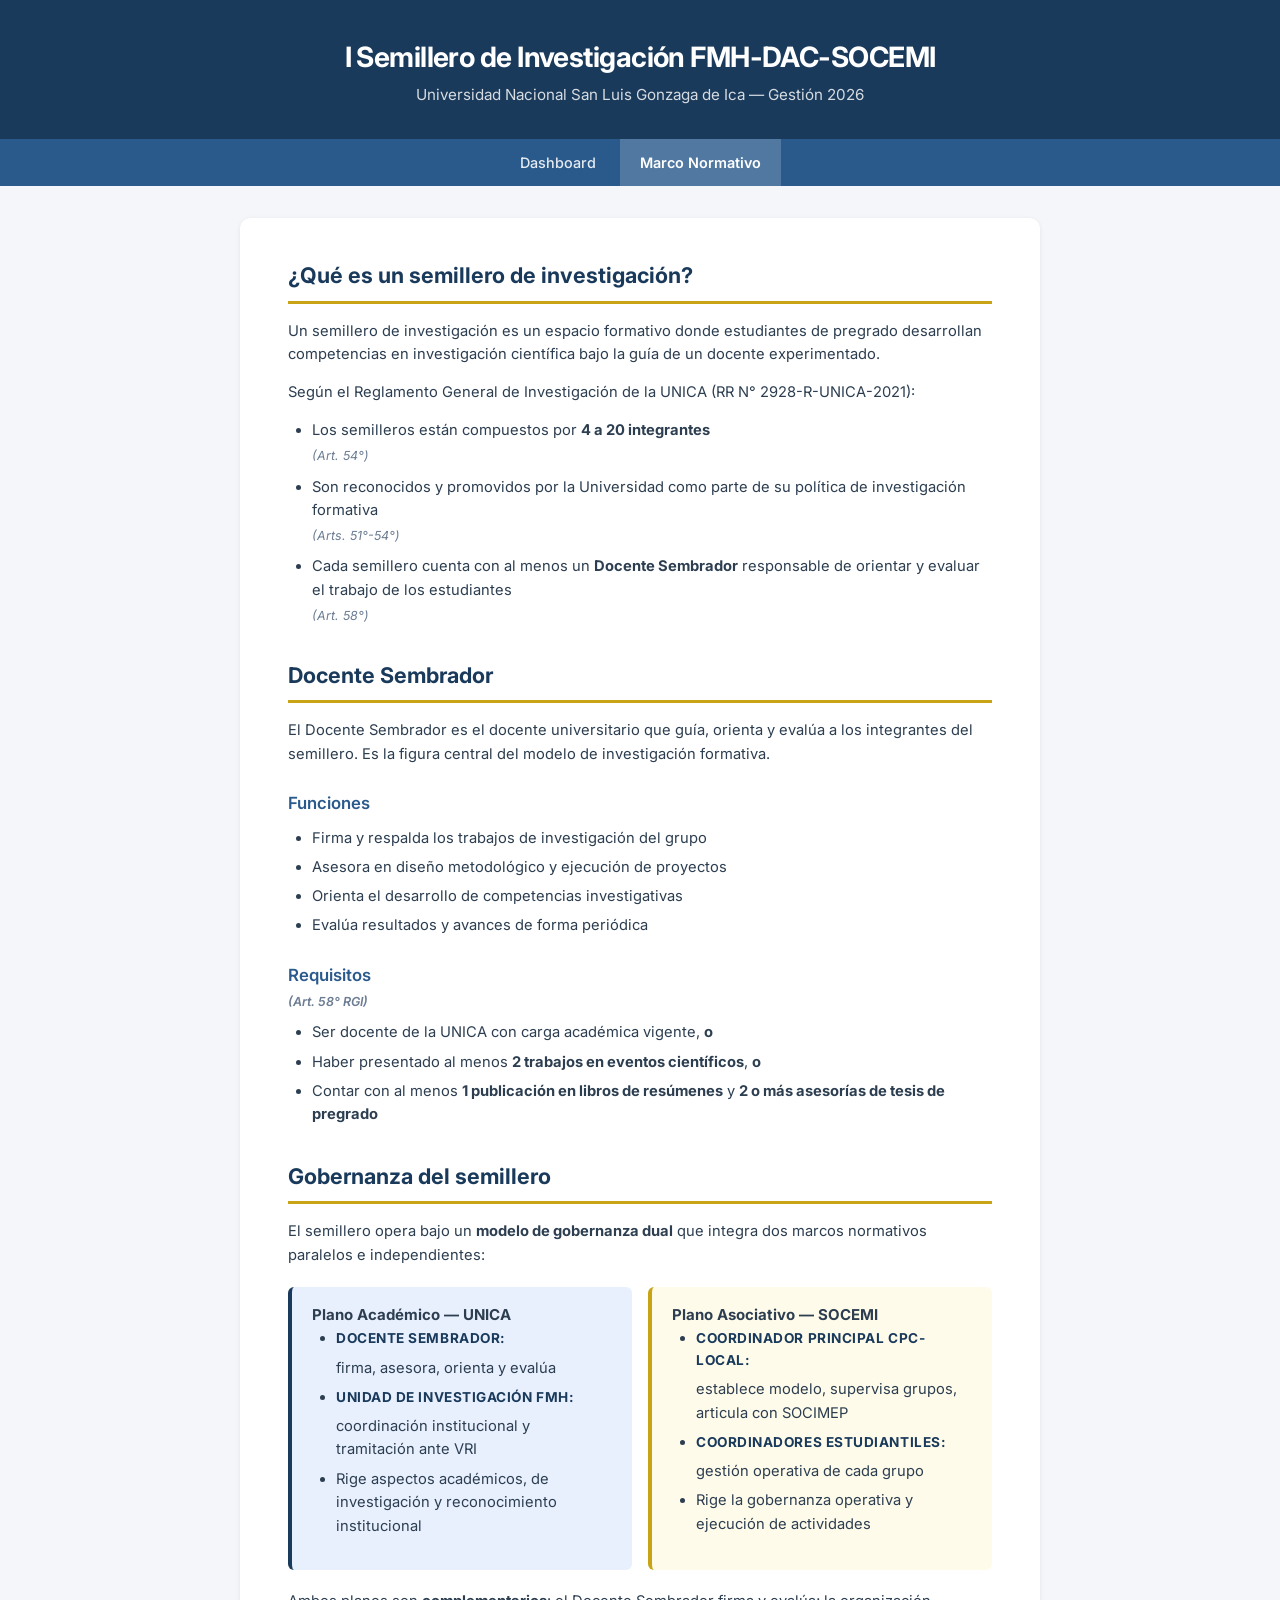
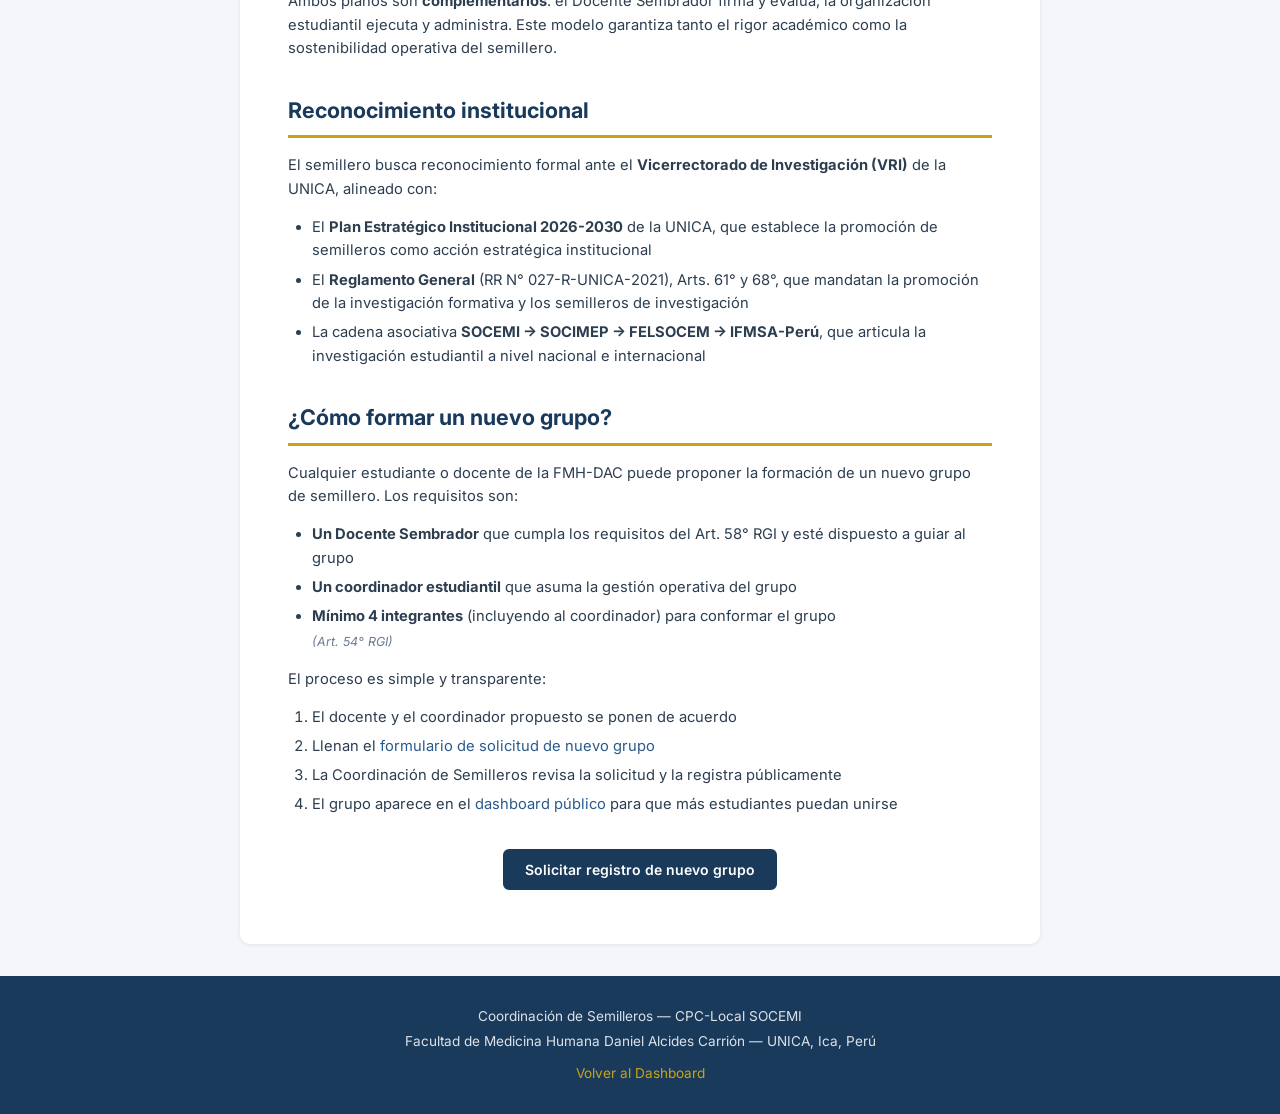
==== normativa.html @ c5a6635f "feat: normativa page with RGI framework and dual governance Co-Authored-By: Claude Sonnet 4.6 <norep" ====
<!DOCTYPE html>
<html lang="es">
<head>
    <meta charset="UTF-8">
    <meta name="viewport" content="width=device-width, initial-scale=1.0">
    <title>Marco Normativo — Semilleros FMH-DAC-SOCEMI</title>
    <meta name="description" content="Marco normativo y gobernanza del semillero de investigación FMH-DAC-SOCEMI, UNICA.">
    <link rel="stylesheet" href="css/style.css">
</head>
<body>

<header class="site-header">
    <h1>I Semillero de Investigación FMH-DAC-SOCEMI</h1>
    <p class="subtitle">Universidad Nacional San Luis Gonzaga de Ica — Gestión 2026</p>
</header>

<nav class="site-nav">
    <a href="index.html">Dashboard</a>
    <a href="normativa.html" class="active">Marco Normativo</a>
</nav>

<main class="main">
    <div class="normativa-content">

        <h2>¿Qué es un semillero de investigación?</h2>

        <p>Un semillero de investigación es un espacio formativo donde estudiantes de pregrado desarrollan competencias en investigación científica bajo la guía de un docente experimentado.</p>

        <p>Según el Reglamento General de Investigación de la UNICA (RR N° 2928-R-UNICA-2021):</p>

        <ul>
            <li>Los semilleros están compuestos por <strong>4 a 20 integrantes</strong> <span class="art-ref">(Art. 54°)</span></li>
            <li>Son reconocidos y promovidos por la Universidad como parte de su política de investigación formativa <span class="art-ref">(Arts. 51°-54°)</span></li>
            <li>Cada semillero cuenta con al menos un <strong>Docente Sembrador</strong> responsable de orientar y evaluar el trabajo de los estudiantes <span class="art-ref">(Art. 58°)</span></li>
        </ul>

        <h2>Docente Sembrador</h2>

        <p>El Docente Sembrador es el docente universitario que guía, orienta y evalúa a los integrantes del semillero. Es la figura central del modelo de investigación formativa.</p>

        <h3>Funciones</h3>
        <ul>
            <li>Firma y respalda los trabajos de investigación del grupo</li>
            <li>Asesora en diseño metodológico y ejecución de proyectos</li>
            <li>Orienta el desarrollo de competencias investigativas</li>
            <li>Evalúa resultados y avances de forma periódica</li>
        </ul>

        <h3>Requisitos <span class="art-ref">(Art. 58° RGI)</span></h3>
        <ul>
            <li>Ser docente de la UNICA con carga académica vigente, <strong>o</strong></li>
            <li>Haber presentado al menos <strong>2 trabajos en eventos científicos</strong>, <strong>o</strong></li>
            <li>Contar con al menos <strong>1 publicación en libros de resúmenes</strong> y <strong>2 o más asesorías de tesis de pregrado</strong></li>
        </ul>

        <h2>Gobernanza del semillero</h2>

        <p>El semillero opera bajo un <strong>modelo de gobernanza dual</strong> que integra dos marcos normativos paralelos e independientes:</p>

        <div class="diagram-dual">
            <div class="diagram-box diagram-box-unica">
                <h4>Plano Académico — UNICA</h4>
                <ul>
                    <li><strong>Docente Sembrador:</strong> firma, asesora, orienta y evalúa</li>
                    <li><strong>Unidad de Investigación FMH:</strong> coordinación institucional y tramitación ante VRI</li>
                    <li>Rige aspectos académicos, de investigación y reconocimiento institucional</li>
                </ul>
            </div>
            <div class="diagram-box diagram-box-socemi">
                <h4>Plano Asociativo — SOCEMI</h4>
                <ul>
                    <li><strong>Coordinador Principal CPC-Local:</strong> establece modelo, supervisa grupos, articula con SOCIMEP</li>
                    <li><strong>Coordinadores estudiantiles:</strong> gestión operativa de cada grupo</li>
                    <li>Rige la gobernanza operativa y ejecución de actividades</li>
                </ul>
            </div>
        </div>

        <p>Ambos planos son <strong>complementarios</strong>: el Docente Sembrador firma y evalúa; la organización estudiantil ejecuta y administra. Este modelo garantiza tanto el rigor académico como la sostenibilidad operativa del semillero.</p>

        <h2>Reconocimiento institucional</h2>

        <p>El semillero busca reconocimiento formal ante el <strong>Vicerrectorado de Investigación (VRI)</strong> de la UNICA, alineado con:</p>

        <ul>
            <li>El <strong>Plan Estratégico Institucional 2026-2030</strong> de la UNICA, que establece la promoción de semilleros como acción estratégica institucional</li>
            <li>El <strong>Reglamento General</strong> (RR N° 027-R-UNICA-2021), Arts. 61° y 68°, que mandatan la promoción de la investigación formativa y los semilleros de investigación</li>
            <li>La cadena asociativa <strong>SOCEMI → SOCIMEP → FELSOCEM → IFMSA-Perú</strong>, que articula la investigación estudiantil a nivel nacional e internacional</li>
        </ul>

        <h2>¿Cómo formar un nuevo grupo?</h2>

        <p>Cualquier estudiante o docente de la FMH-DAC puede proponer la formación de un nuevo grupo de semillero. Los requisitos son:</p>

        <ul>
            <li><strong>Un Docente Sembrador</strong> que cumpla los requisitos del Art. 58° RGI y esté dispuesto a guiar al grupo</li>
            <li><strong>Un coordinador estudiantil</strong> que asuma la gestión operativa del grupo</li>
            <li><strong>Mínimo 4 integrantes</strong> (incluyendo al coordinador) para conformar el grupo <span class="art-ref">(Art. 54° RGI)</span></li>
        </ul>

        <p>El proceso es simple y transparente:</p>

        <ol>
            <li>El docente y el coordinador propuesto se ponen de acuerdo</li>
            <li>Llenan el <a href="" id="link-form-nuevo">formulario de solicitud de nuevo grupo</a></li>
            <li>La Coordinación de Semilleros revisa la solicitud y la registra públicamente</li>
            <li>El grupo aparece en el <a href="index.html">dashboard público</a> para que más estudiantes puedan unirse</li>
        </ol>

        <p style="margin-top: 2rem; text-align: center;">
            <a href="" id="btn-form-normativa" class="btn btn-primary">Solicitar registro de nuevo grupo</a>
        </p>

    </div>
</main>

<footer class="site-footer">
    <p>Coordinación de Semilleros — CPC-Local SOCEMI</p>
    <p>Facultad de Medicina Humana Daniel Alcides Carrión — UNICA, Ica, Perú</p>
    <p style="margin-top: 0.5rem;"><a href="index.html">Volver al Dashboard</a></p>
</footer>

<script src="js/config.js"></script>
<script>
    document.getElementById('link-form-nuevo').href = CONFIG.FORM_NUEVO_GRUPO;
    document.getElementById('btn-form-normativa').href = CONFIG.FORM_NUEVO_GRUPO;
</script>

</body>
</html>
---- css/style.css ----
@import url('https://fonts.googleapis.com/css2?family=Inter:wght@300;400;500;600;700&display=swap');

/* ============================================================
   CSS Custom Properties
   ============================================================ */
:root {
    --color-primary:       #1a3a5c;
    --color-primary-light: #2a5a8c;
    --color-accent:        #c8a415;
    --color-bg:            #f5f6fa;
    --color-card:          #ffffff;
    --color-text:          #2c3e50;
    --color-text-muted:    #6b7c93;
    --color-border:        #e0e4ed;
    --shadow-sm:           0 1px 4px rgba(0,0,0,0.08);
    --shadow-md:           0 4px 16px rgba(0,0,0,0.12);
    --shadow-hover:        0 8px 28px rgba(0,0,0,0.16);
    --radius:              10px;
    --transition:          0.2s ease;
}

/* ============================================================
   Reset & Base
   ============================================================ */
*, *::before, *::after {
    box-sizing: border-box;
    margin: 0;
    padding: 0;
}

html {
    scroll-behavior: smooth;
}

body {
    font-family: 'Inter', system-ui, -apple-system, sans-serif;
    background-color: var(--color-bg);
    color: var(--color-text);
    display: flex;
    flex-direction: column;
    min-height: 100vh;
    font-size: 15px;
    line-height: 1.6;
}

a {
    color: var(--color-primary-light);
    text-decoration: none;
}

a:hover {
    text-decoration: underline;
}

/* ============================================================
   Site Header
   ============================================================ */
.site-header {
    background-color: var(--color-primary);
    color: #ffffff;
    text-align: center;
    padding: 2.5rem 1.5rem 2rem;
}

.site-header h1 {
    font-size: 1.75rem;
    font-weight: 700;
    letter-spacing: -0.02em;
    line-height: 1.25;
    margin-bottom: 0.5rem;
}

.site-header .subtitle {
    font-size: 0.95rem;
    font-weight: 400;
    opacity: 0.82;
}

/* ============================================================
   Site Nav
   ============================================================ */
.site-nav {
    background-color: var(--color-primary-light);
    display: flex;
    justify-content: center;
    gap: 0.25rem;
    padding: 0 1rem;
}

.site-nav a {
    color: rgba(255,255,255,0.88);
    font-size: 0.9rem;
    font-weight: 500;
    padding: 0.75rem 1.25rem;
    border-radius: 0;
    transition: background var(--transition), color var(--transition);
    text-decoration: none;
}

.site-nav a:hover {
    background-color: rgba(255,255,255,0.12);
    color: #ffffff;
    text-decoration: none;
}

.site-nav a.active {
    background-color: rgba(255,255,255,0.18);
    color: #ffffff;
    font-weight: 600;
}

/* ============================================================
   Main Container
   ============================================================ */
.main {
    max-width: 1100px;
    width: 100%;
    margin: 0 auto;
    padding: 2rem 1.5rem;
    flex: 1;
}

/* ============================================================
   Stats Bar
   ============================================================ */
.stats-bar {
    display: flex;
    flex-direction: row;
    gap: 1rem;
    margin-bottom: 2rem;
}

.stat {
    flex: 1;
    background: var(--color-card);
    border-radius: var(--radius);
    box-shadow: var(--shadow-sm);
    padding: 1.25rem 1rem;
    text-align: center;
    border-top: 3px solid var(--color-accent);
}

.stat .number {
    font-size: 2rem;
    font-weight: 700;
    color: var(--color-primary);
    line-height: 1.1;
}

.stat .label {
    font-size: 0.8rem;
    font-weight: 500;
    color: var(--color-text-muted);
    text-transform: uppercase;
    letter-spacing: 0.05em;
    margin-top: 0.25rem;
}

/* ============================================================
   Section Header
   ============================================================ */
.section-header {
    display: flex;
    align-items: center;
    justify-content: space-between;
    margin-bottom: 1.25rem;
    gap: 1rem;
    flex-wrap: wrap;
}

.section-header h2 {
    font-size: 1.3rem;
    font-weight: 600;
    color: var(--color-primary);
}

/* ============================================================
   Groups Grid
   ============================================================ */
.groups-grid {
    display: grid;
    grid-template-columns: repeat(auto-fill, minmax(300px, 1fr));
    gap: 1.5rem;
    margin-bottom: 2.5rem;
}

/* ============================================================
   Group Card
   ============================================================ */
.group-card {
    background: var(--color-card);
    border-radius: var(--radius);
    box-shadow: var(--shadow-sm);
    overflow: hidden;
    transition: box-shadow var(--transition), transform var(--transition);
    display: flex;
    flex-direction: column;
}

.group-card:hover {
    box-shadow: var(--shadow-hover);
    transform: translateY(-2px);
}

.card-header {
    background-color: var(--color-primary);
    color: #ffffff;
    padding: 1rem 1.25rem;
}

.card-header .docente-name {
    font-size: 0.95rem;
    font-weight: 600;
    margin-bottom: 0.2rem;
}

.card-header .linea {
    font-size: 0.8rem;
    opacity: 0.8;
    font-weight: 400;
}

.card-body {
    padding: 1.25rem;
    flex: 1;
    display: flex;
    flex-direction: column;
    gap: 0.75rem;
}

.field-label {
    font-size: 0.7rem;
    font-weight: 600;
    text-transform: uppercase;
    letter-spacing: 0.07em;
    color: var(--color-text-muted);
    margin-bottom: 0.15rem;
}

.field-value {
    font-size: 0.9rem;
    color: var(--color-text);
}

/* ============================================================
   Badges
   ============================================================ */
.badge {
    display: inline-block;
    font-size: 0.72rem;
    font-weight: 600;
    padding: 0.2em 0.65em;
    border-radius: 99px;
    text-transform: uppercase;
    letter-spacing: 0.04em;
}

.badge-activo {
    background-color: #d4edda;
    color: #155724;
}

.badge-formacion {
    background-color: #fff3cd;
    color: #856404;
}

.badge-buscando {
    background-color: #cce5ff;
    color: #004085;
}

/* ============================================================
   Members Toggle
   ============================================================ */
.btn-members-toggle {
    width: 100%;
    background: transparent;
    border: 1.5px solid var(--color-border);
    color: var(--color-primary-light);
    font-size: 0.85rem;
    font-weight: 500;
    padding: 0.55rem 1rem;
    border-radius: 6px;
    cursor: pointer;
    text-align: center;
    transition: background var(--transition), color var(--transition), border-color var(--transition);
    margin-top: 0.25rem;
    font-family: inherit;
}

.btn-members-toggle:hover {
    background-color: var(--color-bg);
    border-color: var(--color-primary-light);
    color: var(--color-primary);
}

.members-list {
    display: none;
    margin-top: 0.5rem;
}

.members-list.open {
    display: block;
}

.member-row {
    display: flex;
    justify-content: space-between;
    align-items: center;
    padding: 0.4rem 0;
    border-bottom: 1px solid var(--color-border);
    font-size: 0.85rem;
}

.member-row:last-child {
    border-bottom: none;
}

.member-name {
    color: var(--color-text);
}

.member-ciclo {
    font-size: 0.75rem;
    color: var(--color-text-muted);
    white-space: nowrap;
    margin-left: 0.5rem;
}

/* ============================================================
   Buttons
   ============================================================ */
.btn {
    display: inline-block;
    font-family: inherit;
    font-size: 0.875rem;
    font-weight: 600;
    padding: 0.55rem 1.25rem;
    border-radius: 6px;
    cursor: pointer;
    text-align: center;
    text-decoration: none;
    transition: background var(--transition), color var(--transition),
                border-color var(--transition), box-shadow var(--transition);
    border: 2px solid transparent;
    line-height: 1.4;
}

.btn-primary {
    background-color: var(--color-primary);
    color: #ffffff;
    border-color: var(--color-primary);
}

.btn-primary:hover {
    background-color: var(--color-primary-light);
    border-color: var(--color-primary-light);
    color: #ffffff;
    text-decoration: none;
    box-shadow: var(--shadow-sm);
}

.btn-outline {
    background-color: transparent;
    color: var(--color-primary);
    border-color: var(--color-primary);
}

.btn-outline:hover {
    background-color: var(--color-primary);
    color: #ffffff;
    text-decoration: none;
}

.btn-card {
    width: 100%;
    display: block;
}

/* ============================================================
   CTA Section
   ============================================================ */
.cta-section {
    background: var(--color-card);
    border-radius: var(--radius);
    box-shadow: var(--shadow-sm);
    padding: 2rem 2.5rem;
    text-align: center;
    margin-top: 1rem;
    margin-bottom: 2rem;
    border-top: 3px solid var(--color-accent);
}

.cta-section h3 {
    font-size: 1.15rem;
    font-weight: 600;
    color: var(--color-primary);
    margin-bottom: 0.6rem;
}

.cta-section p {
    font-size: 0.9rem;
    color: var(--color-text-muted);
    margin-bottom: 1.25rem;
    max-width: 560px;
    margin-left: auto;
    margin-right: auto;
}

/* ============================================================
   Loading Spinner
   ============================================================ */
.loading {
    grid-column: 1 / -1;
    display: flex;
    flex-direction: column;
    align-items: center;
    justify-content: center;
    padding: 3rem 1rem;
    color: var(--color-text-muted);
    gap: 1rem;
}

.loading-spinner {
    width: 40px;
    height: 40px;
    border: 3px solid var(--color-border);
    border-top-color: var(--color-primary);
    border-radius: 50%;
    animation: spin 0.8s linear infinite;
}

@keyframes spin {
    to { transform: rotate(360deg); }
}

/* ============================================================
   Error Message
   ============================================================ */
.error-message {
    grid-column: 1 / -1;
    background-color: #fff5f5;
    border: 1.5px solid #fc8181;
    color: #c53030;
    border-radius: var(--radius);
    padding: 1.25rem 1.5rem;
    font-size: 0.9rem;
}

.error-message strong {
    display: block;
    margin-bottom: 0.25rem;
}

/* ============================================================
   Footer
   ============================================================ */
.site-footer {
    background-color: var(--color-primary);
    color: rgba(255,255,255,0.85);
    text-align: center;
    padding: 1.75rem 1.5rem;
    font-size: 0.85rem;
    line-height: 1.8;
    margin-top: auto;
}

.site-footer p {
    margin: 0;
}

.site-footer a {
    color: var(--color-accent);
    text-decoration: none;
}

.site-footer a:hover {
    text-decoration: underline;
}

/* ============================================================
   Normativa Page
   ============================================================ */
.normativa-content {
    background: var(--color-card);
    border-radius: var(--radius);
    box-shadow: var(--shadow-sm);
    max-width: 800px;
    margin: 0 auto;
    padding: 2.5rem 3rem;
}

.normativa-content h2 {
    font-size: 1.35rem;
    font-weight: 700;
    color: var(--color-primary);
    border-bottom: 3px solid var(--color-accent);
    padding-bottom: 0.5rem;
    margin-top: 2rem;
    margin-bottom: 1rem;
}

.normativa-content h2:first-child {
    margin-top: 0;
}

.normativa-content h3 {
    font-size: 1.05rem;
    font-weight: 600;
    color: var(--color-primary-light);
    margin-top: 1.5rem;
    margin-bottom: 0.6rem;
}

.normativa-content p {
    font-size: 0.92rem;
    color: var(--color-text);
    margin-bottom: 0.9rem;
}

.normativa-content ul,
.normativa-content ol {
    padding-left: 1.5rem;
    margin-bottom: 1rem;
}

.normativa-content li {
    font-size: 0.92rem;
    color: var(--color-text);
    margin-bottom: 0.35rem;
}

/* ============================================================
   Diagram Dual
   ============================================================ */
.diagram-dual {
    display: grid;
    grid-template-columns: 1fr 1fr;
    gap: 1rem;
    margin: 1.25rem 0;
}

.diagram-box-unica {
    background-color: #e8f0fe;
    border-left: 4px solid var(--color-primary);
    border-radius: 6px;
    padding: 1rem 1.25rem;
}

.diagram-box-socemi {
    background-color: #fffbea;
    border-left: 4px solid var(--color-accent);
    border-radius: 6px;
    padding: 1rem 1.25rem;
}

.diagram-box-unica strong,
.diagram-box-socemi strong {
    display: block;
    font-size: 0.85rem;
    font-weight: 700;
    text-transform: uppercase;
    letter-spacing: 0.04em;
    margin-bottom: 0.4rem;
    color: var(--color-primary);
}

/* ============================================================
   Art Ref
   ============================================================ */
.art-ref {
    display: block;
    font-size: 0.78rem;
    font-style: italic;
    color: var(--color-text-muted);
    margin-top: 0.2rem;
    margin-bottom: 0.6rem;
}

/* ============================================================
   Responsive — max-width: 768px
   ============================================================ */
@media (max-width: 768px) {
    .site-header {
        padding: 1.75rem 1rem 1.5rem;
    }

    .site-header h1 {
        font-size: 1.25rem;
    }

    .site-header .subtitle {
        font-size: 0.85rem;
    }

    .site-nav {
        gap: 0;
    }

    .site-nav a {
        padding: 0.65rem 0.9rem;
        font-size: 0.85rem;
    }

    .main {
        padding: 1.25rem 1rem;
    }

    /* Stacked stats */
    .stats-bar {
        flex-direction: column;
        gap: 0.75rem;
    }

    .stat {
        padding: 1rem;
    }

    .stat .number {
        font-size: 1.6rem;
    }

    /* Single column grid */
    .groups-grid {
        grid-template-columns: 1fr;
        gap: 1rem;
    }

    .section-header {
        flex-direction: column;
        align-items: flex-start;
    }

    .cta-section {
        padding: 1.5rem 1.25rem;
    }

    /* Stacked diagram */
    .diagram-dual {
        grid-template-columns: 1fr;
    }

    .normativa-content {
        padding: 1.5rem 1.25rem;
    }
}
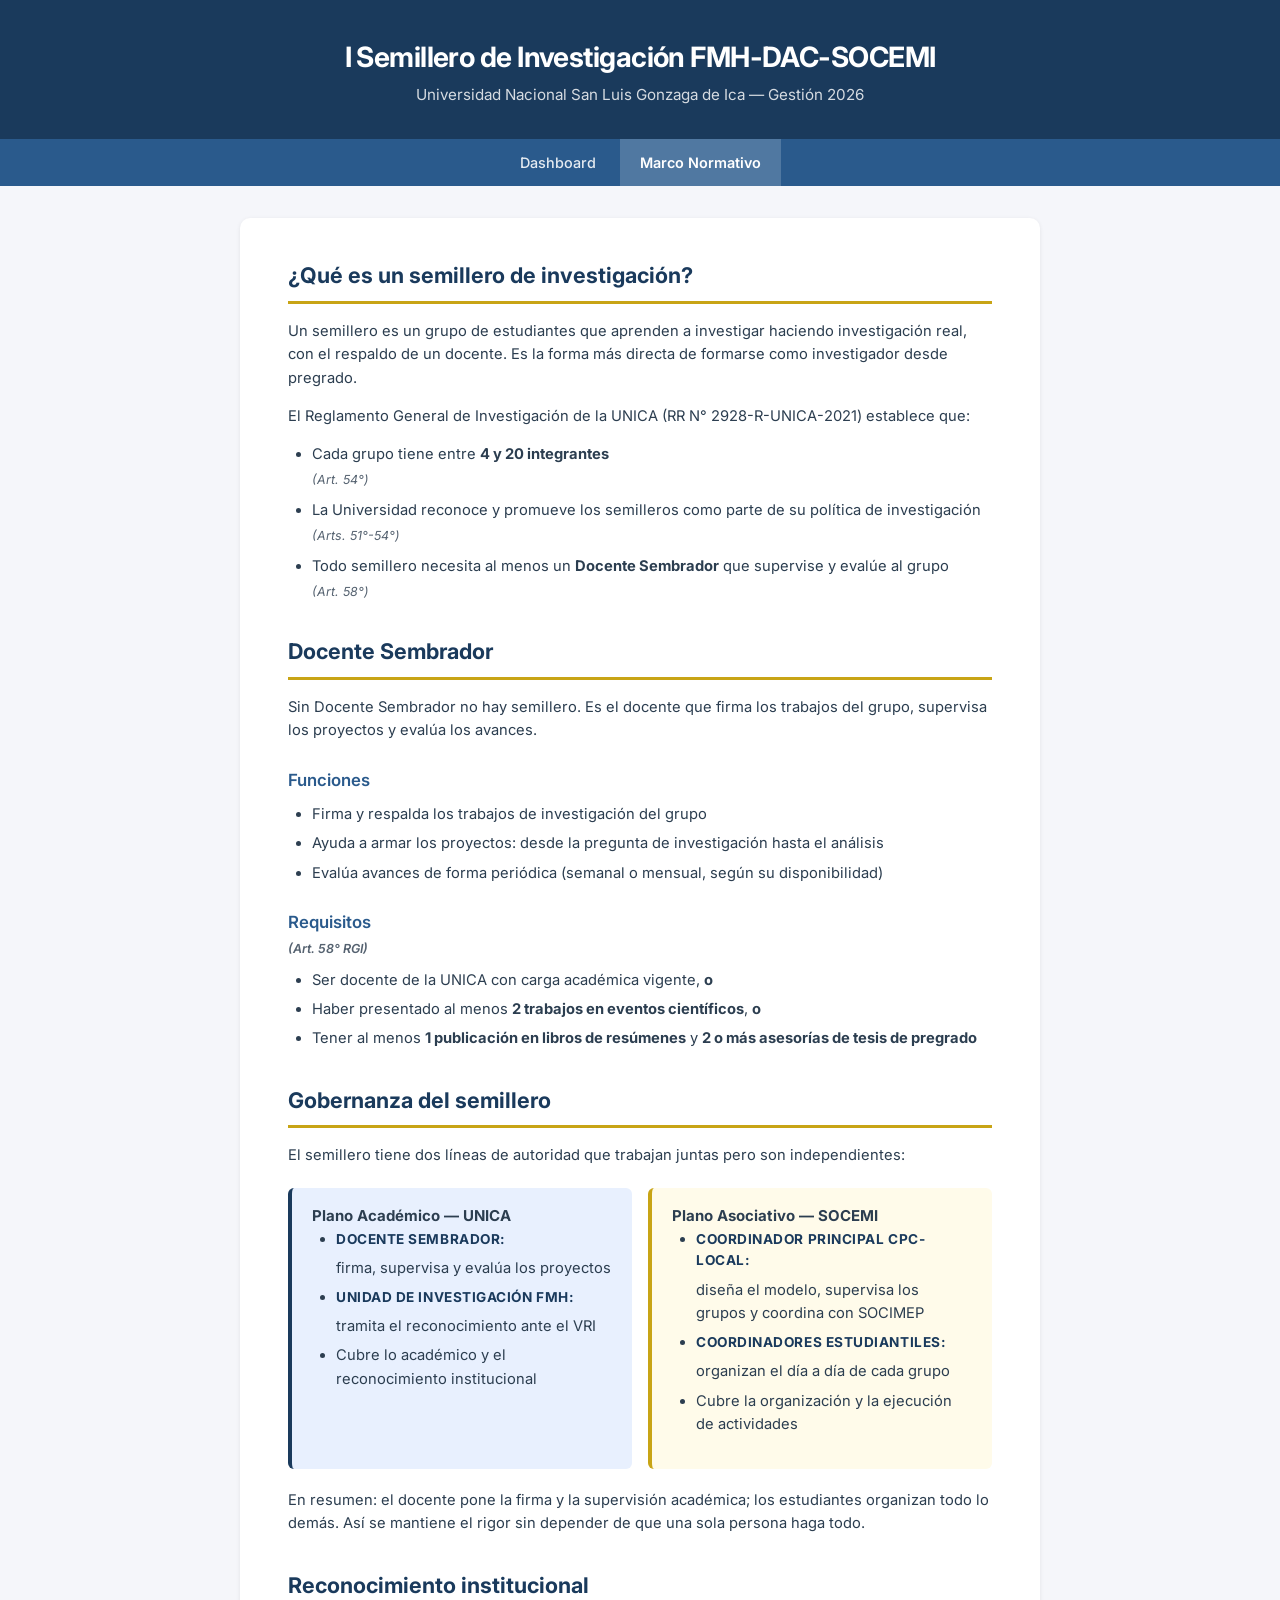
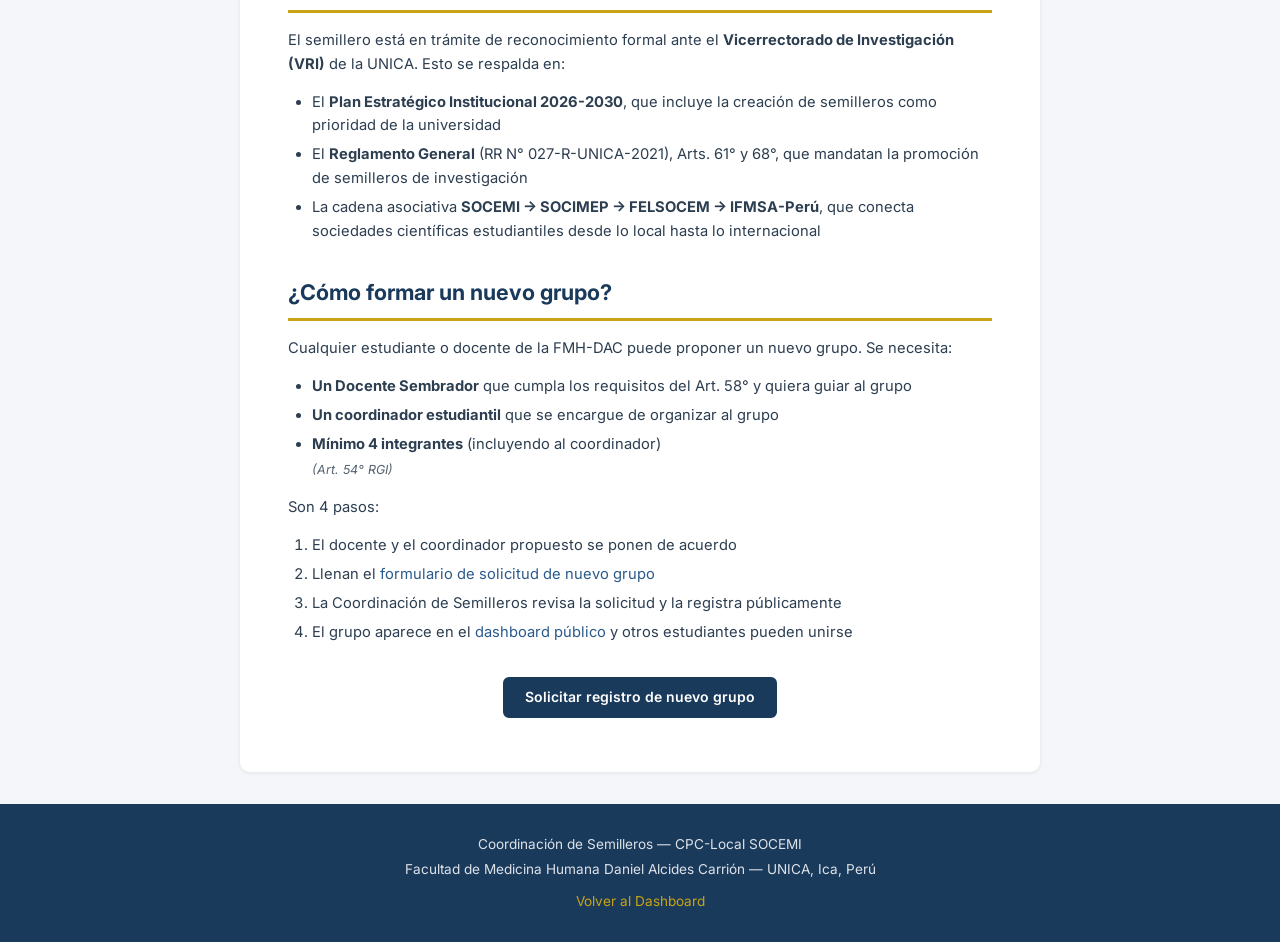
==== commit 7f028282: "polish: text rewrite, meta tags, accessibility, security, license - Rewrite normativa.html to remove" ====
--- a/normativa.html
+++ b/normativa.html
@@ -5,6 +5,19 @@
     <meta name="viewport" content="width=device-width, initial-scale=1.0">
     <title>Marco Normativo — Semilleros FMH-DAC-SOCEMI</title>
     <meta name="description" content="Marco normativo y gobernanza del semillero de investigación FMH-DAC-SOCEMI, UNICA.">
+    <meta name="theme-color" content="#1a3a5c">
+    <meta name="robots" content="index, follow">
+    <link rel="icon" href="data:image/svg+xml,<svg xmlns='http://www.w3.org/2000/svg' viewBox='0 0 100 100'><text y='.9em' font-size='90'>🔬</text></svg>">
+    <link rel="canonical" href="https://claudiomedina17.github.io/semillero-fmh-dac-unica/normativa.html">
+    <meta property="og:type" content="website">
+    <meta property="og:title" content="Marco Normativo — Semilleros FMH-DAC-SOCEMI">
+    <meta property="og:description" content="Reglamento, gobernanza y requisitos del I Semillero de Investigación FMH-DAC, UNICA. Gestión 2026.">
+    <meta property="og:url" content="https://claudiomedina17.github.io/semillero-fmh-dac-unica/normativa.html">
+    <meta property="og:locale" content="es_PE">
+    <meta property="og:site_name" content="Semilleros FMH-DAC-SOCEMI">
+    <link rel="preconnect" href="https://fonts.googleapis.com">
+    <link rel="preconnect" href="https://fonts.gstatic.com" crossorigin>
+    <link rel="stylesheet" href="https://fonts.googleapis.com/css2?family=Inter:wght@300;400;500;600;700&display=swap">
     <link rel="stylesheet" href="css/style.css">
 </head>
 <body>
@@ -24,87 +37,86 @@
 
         <h2>¿Qué es un semillero de investigación?</h2>
 
-        <p>Un semillero de investigación es un espacio formativo donde estudiantes de pregrado desarrollan competencias en investigación científica bajo la guía de un docente experimentado.</p>
+        <p>Un semillero es un grupo de estudiantes que aprenden a investigar haciendo investigación real, con el respaldo de un docente. Es la forma más directa de formarse como investigador desde pregrado.</p>
 
-        <p>Según el Reglamento General de Investigación de la UNICA (RR N° 2928-R-UNICA-2021):</p>
+        <p>El Reglamento General de Investigación de la UNICA (RR N° 2928-R-UNICA-2021) establece que:</p>
 
         <ul>
-            <li>Los semilleros están compuestos por <strong>4 a 20 integrantes</strong> <span class="art-ref">(Art. 54°)</span></li>
-            <li>Son reconocidos y promovidos por la Universidad como parte de su política de investigación formativa <span class="art-ref">(Arts. 51°-54°)</span></li>
-            <li>Cada semillero cuenta con al menos un <strong>Docente Sembrador</strong> responsable de orientar y evaluar el trabajo de los estudiantes <span class="art-ref">(Art. 58°)</span></li>
+            <li>Cada grupo tiene entre <strong>4 y 20 integrantes</strong> <span class="art-ref">(Art. 54°)</span></li>
+            <li>La Universidad reconoce y promueve los semilleros como parte de su política de investigación <span class="art-ref">(Arts. 51°-54°)</span></li>
+            <li>Todo semillero necesita al menos un <strong>Docente Sembrador</strong> que supervise y evalúe al grupo <span class="art-ref">(Art. 58°)</span></li>
         </ul>
 
         <h2>Docente Sembrador</h2>
 
-        <p>El Docente Sembrador es el docente universitario que guía, orienta y evalúa a los integrantes del semillero. Es la figura central del modelo de investigación formativa.</p>
+        <p>Sin Docente Sembrador no hay semillero. Es el docente que firma los trabajos del grupo, supervisa los proyectos y evalúa los avances.</p>
 
         <h3>Funciones</h3>
         <ul>
             <li>Firma y respalda los trabajos de investigación del grupo</li>
-            <li>Asesora en diseño metodológico y ejecución de proyectos</li>
-            <li>Orienta el desarrollo de competencias investigativas</li>
-            <li>Evalúa resultados y avances de forma periódica</li>
+            <li>Ayuda a armar los proyectos: desde la pregunta de investigación hasta el análisis</li>
+            <li>Evalúa avances de forma periódica (semanal o mensual, según su disponibilidad)</li>
         </ul>
 
         <h3>Requisitos <span class="art-ref">(Art. 58° RGI)</span></h3>
         <ul>
             <li>Ser docente de la UNICA con carga académica vigente, <strong>o</strong></li>
             <li>Haber presentado al menos <strong>2 trabajos en eventos científicos</strong>, <strong>o</strong></li>
-            <li>Contar con al menos <strong>1 publicación en libros de resúmenes</strong> y <strong>2 o más asesorías de tesis de pregrado</strong></li>
+            <li>Tener al menos <strong>1 publicación en libros de resúmenes</strong> y <strong>2 o más asesorías de tesis de pregrado</strong></li>
         </ul>
 
         <h2>Gobernanza del semillero</h2>
 
-        <p>El semillero opera bajo un <strong>modelo de gobernanza dual</strong> que integra dos marcos normativos paralelos e independientes:</p>
+        <p>El semillero tiene dos líneas de autoridad que trabajan juntas pero son independientes:</p>
 
         <div class="diagram-dual">
-            <div class="diagram-box diagram-box-unica">
+            <div class="diagram-box-unica">
                 <h4>Plano Académico — UNICA</h4>
                 <ul>
-                    <li><strong>Docente Sembrador:</strong> firma, asesora, orienta y evalúa</li>
-                    <li><strong>Unidad de Investigación FMH:</strong> coordinación institucional y tramitación ante VRI</li>
-                    <li>Rige aspectos académicos, de investigación y reconocimiento institucional</li>
+                    <li><strong>Docente Sembrador:</strong> firma, supervisa y evalúa los proyectos</li>
+                    <li><strong>Unidad de Investigación FMH:</strong> tramita el reconocimiento ante el VRI</li>
+                    <li>Cubre lo académico y el reconocimiento institucional</li>
                 </ul>
             </div>
-            <div class="diagram-box diagram-box-socemi">
+            <div class="diagram-box-socemi">
                 <h4>Plano Asociativo — SOCEMI</h4>
                 <ul>
-                    <li><strong>Coordinador Principal CPC-Local:</strong> establece modelo, supervisa grupos, articula con SOCIMEP</li>
-                    <li><strong>Coordinadores estudiantiles:</strong> gestión operativa de cada grupo</li>
-                    <li>Rige la gobernanza operativa y ejecución de actividades</li>
+                    <li><strong>Coordinador Principal CPC-Local:</strong> diseña el modelo, supervisa los grupos y coordina con SOCIMEP</li>
+                    <li><strong>Coordinadores estudiantiles:</strong> organizan el día a día de cada grupo</li>
+                    <li>Cubre la organización y la ejecución de actividades</li>
                 </ul>
             </div>
         </div>
 
-        <p>Ambos planos son <strong>complementarios</strong>: el Docente Sembrador firma y evalúa; la organización estudiantil ejecuta y administra. Este modelo garantiza tanto el rigor académico como la sostenibilidad operativa del semillero.</p>
+        <p>En resumen: el docente pone la firma y la supervisión académica; los estudiantes organizan todo lo demás. Así se mantiene el rigor sin depender de que una sola persona haga todo.</p>
 
         <h2>Reconocimiento institucional</h2>
 
-        <p>El semillero busca reconocimiento formal ante el <strong>Vicerrectorado de Investigación (VRI)</strong> de la UNICA, alineado con:</p>
+        <p>El semillero está en trámite de reconocimiento formal ante el <strong>Vicerrectorado de Investigación (VRI)</strong> de la UNICA. Esto se respalda en:</p>
 
         <ul>
-            <li>El <strong>Plan Estratégico Institucional 2026-2030</strong> de la UNICA, que establece la promoción de semilleros como acción estratégica institucional</li>
-            <li>El <strong>Reglamento General</strong> (RR N° 027-R-UNICA-2021), Arts. 61° y 68°, que mandatan la promoción de la investigación formativa y los semilleros de investigación</li>
-            <li>La cadena asociativa <strong>SOCEMI → SOCIMEP → FELSOCEM → IFMSA-Perú</strong>, que articula la investigación estudiantil a nivel nacional e internacional</li>
+            <li>El <strong>Plan Estratégico Institucional 2026-2030</strong>, que incluye la creación de semilleros como prioridad de la universidad</li>
+            <li>El <strong>Reglamento General</strong> (RR N° 027-R-UNICA-2021), Arts. 61° y 68°, que mandatan la promoción de semilleros de investigación</li>
+            <li>La cadena asociativa <strong>SOCEMI → SOCIMEP → FELSOCEM → IFMSA-Perú</strong>, que conecta sociedades científicas estudiantiles desde lo local hasta lo internacional</li>
         </ul>
 
         <h2>¿Cómo formar un nuevo grupo?</h2>
 
-        <p>Cualquier estudiante o docente de la FMH-DAC puede proponer la formación de un nuevo grupo de semillero. Los requisitos son:</p>
+        <p>Cualquier estudiante o docente de la FMH-DAC puede proponer un nuevo grupo. Se necesita:</p>
 
         <ul>
-            <li><strong>Un Docente Sembrador</strong> que cumpla los requisitos del Art. 58° RGI y esté dispuesto a guiar al grupo</li>
-            <li><strong>Un coordinador estudiantil</strong> que asuma la gestión operativa del grupo</li>
-            <li><strong>Mínimo 4 integrantes</strong> (incluyendo al coordinador) para conformar el grupo <span class="art-ref">(Art. 54° RGI)</span></li>
+            <li><strong>Un Docente Sembrador</strong> que cumpla los requisitos del Art. 58° y quiera guiar al grupo</li>
+            <li><strong>Un coordinador estudiantil</strong> que se encargue de organizar al grupo</li>
+            <li><strong>Mínimo 4 integrantes</strong> (incluyendo al coordinador) <span class="art-ref">(Art. 54° RGI)</span></li>
         </ul>
 
-        <p>El proceso es simple y transparente:</p>
+        <p>Son 4 pasos:</p>
 
         <ol>
             <li>El docente y el coordinador propuesto se ponen de acuerdo</li>
-            <li>Llenan el <a href="" id="link-form-nuevo">formulario de solicitud de nuevo grupo</a></li>
+            <li>Llenan el <a href="" id="link-form-nuevo" rel="noopener noreferrer">formulario de solicitud de nuevo grupo</a></li>
             <li>La Coordinación de Semilleros revisa la solicitud y la registra públicamente</li>
-            <li>El grupo aparece en el <a href="index.html">dashboard público</a> para que más estudiantes puedan unirse</li>
+            <li>El grupo aparece en el <a href="index.html">dashboard público</a> y otros estudiantes pueden unirse</li>
         </ol>
 
         <p style="margin-top: 2rem; text-align: center;">
--- a/css/style.css
+++ b/css/style.css
@@ -1,4 +1,4 @@
-@import url('https://fonts.googleapis.com/css2?family=Inter:wght@300;400;500;600;700&display=swap');
+/* Google Fonts loaded via <link> in HTML for performance */
 
 /* ============================================================
    CSS Custom Properties
@@ -10,7 +10,7 @@
     --color-bg:            #f5f6fa;
     --color-card:          #ffffff;
     --color-text:          #2c3e50;
-    --color-text-muted:    #6b7c93;
+    --color-text-muted:    #556270;
     --color-border:        #e0e4ed;
     --shadow-sm:           0 1px 4px rgba(0,0,0,0.08);
     --shadow-md:           0 4px 16px rgba(0,0,0,0.12);
@@ -273,7 +273,7 @@
 /* ============================================================
    Members Toggle
    ============================================================ */
-.btn-members-toggle {
+.members-toggle {
     width: 100%;
     background: transparent;
     border: 1.5px solid var(--color-border);
@@ -289,7 +289,7 @@
     font-family: inherit;
 }
 
-.btn-members-toggle:hover {
+.members-toggle:hover {
     background-color: var(--color-bg);
     border-color: var(--color-primary-light);
     color: var(--color-primary);
@@ -645,3 +645,63 @@
         padding: 1.5rem 1.25rem;
     }
 }
+
+/* ============================================================
+   Focus States — Accesibilidad WCAG 2.1 AA
+   ============================================================ */
+:focus-visible {
+    outline: 3px solid var(--color-accent);
+    outline-offset: 2px;
+}
+
+.site-nav a:focus-visible {
+    outline-color: #ffffff;
+    background-color: rgba(255,255,255,0.18);
+}
+
+.btn:focus-visible {
+    outline: 3px solid var(--color-accent);
+    outline-offset: 2px;
+    box-shadow: 0 0 0 5px rgba(200, 164, 21, 0.25);
+}
+
+.members-toggle:focus-visible {
+    outline: 3px solid var(--color-primary-light);
+    outline-offset: 2px;
+}
+
+/* ============================================================
+   Print Styles
+   ============================================================ */
+@media print {
+    .site-nav, .cta-section, .btn, .btn-card, .loading,
+    .members-toggle, .site-footer, #btn-nuevo-grupo { display: none; }
+
+    .site-header {
+        background: none;
+        color: #000;
+        border-bottom: 2px solid #000;
+        padding: 1rem 0;
+    }
+
+    .site-header .subtitle { color: #333; opacity: 1; }
+
+    .group-card, .normativa-content, .stat {
+        box-shadow: none;
+        border: 1px solid #ccc;
+    }
+
+    .card-header {
+        background: none;
+        color: #000;
+        border-bottom: 1px solid #ccc;
+    }
+
+    body { font-size: 12pt; }
+
+    a[href]::after {
+        content: " (" attr(href) ")";
+        font-size: 0.8em;
+        color: #666;
+    }
+}
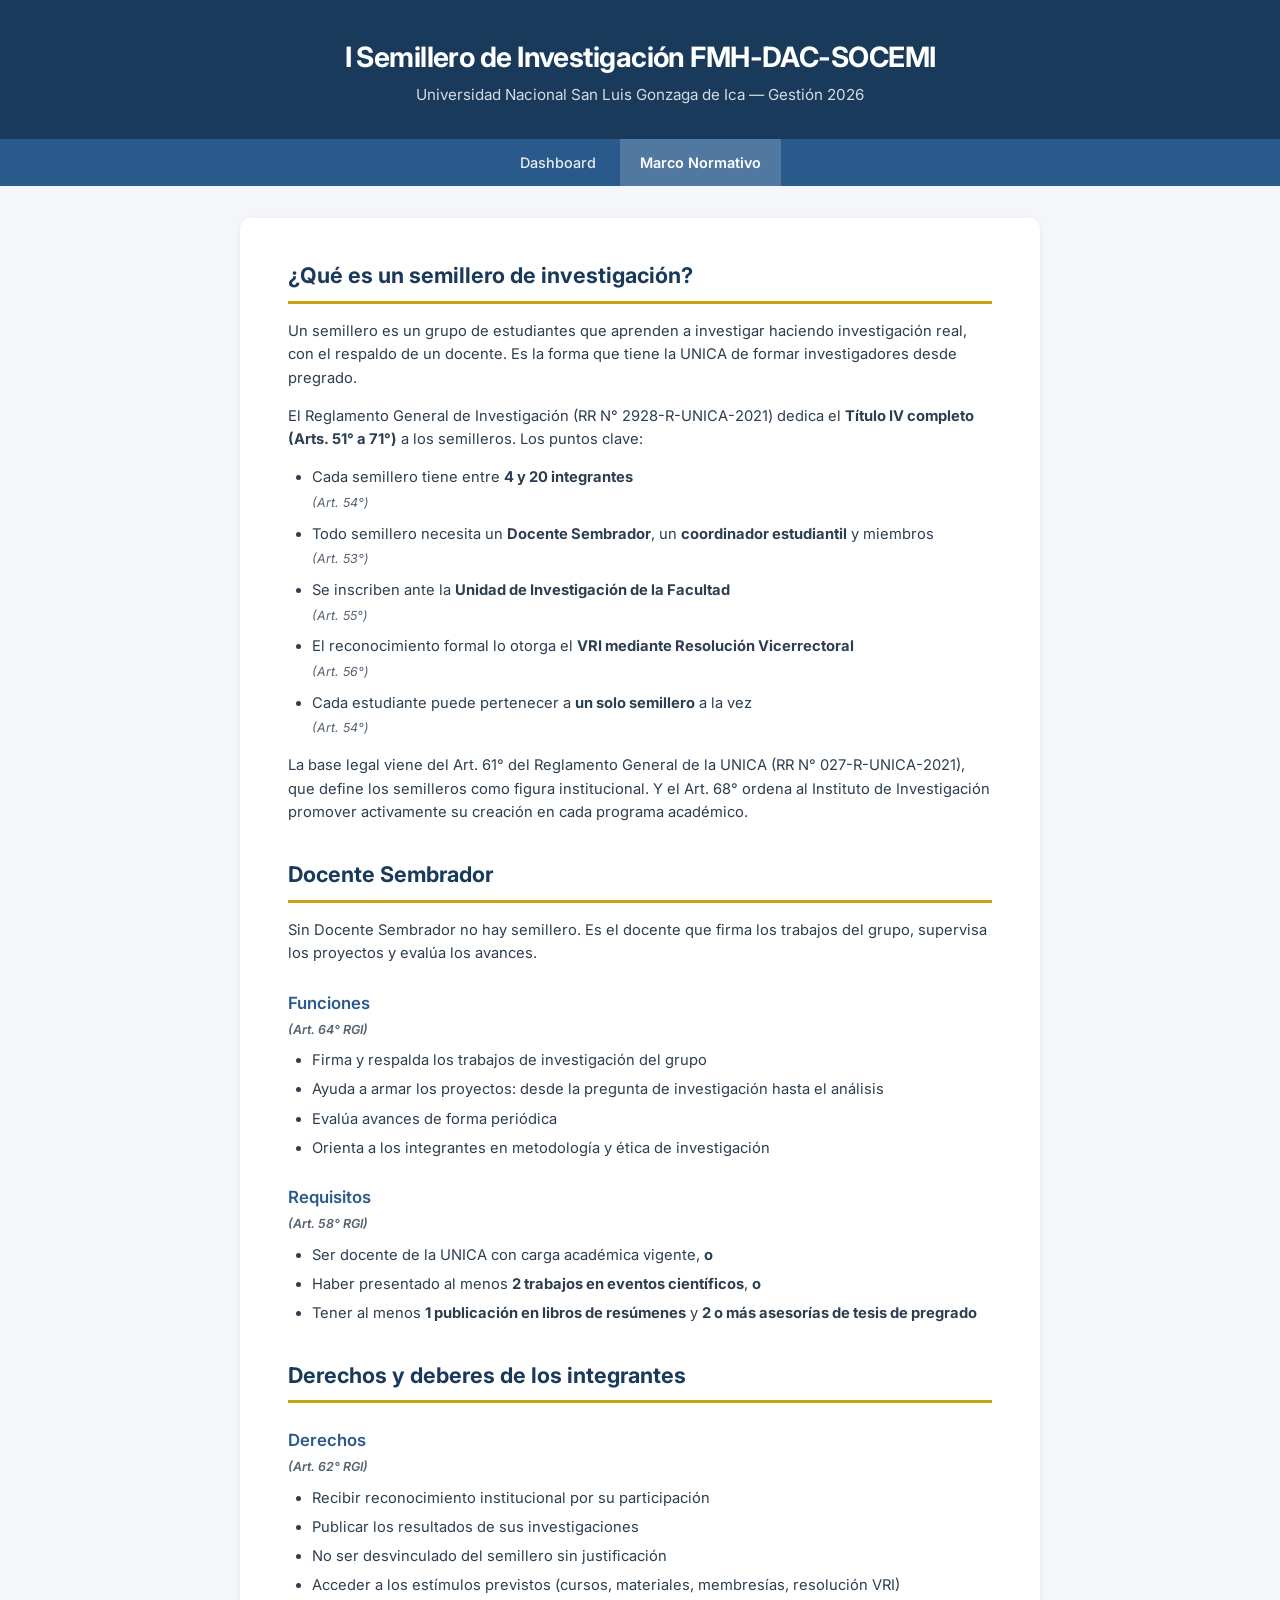
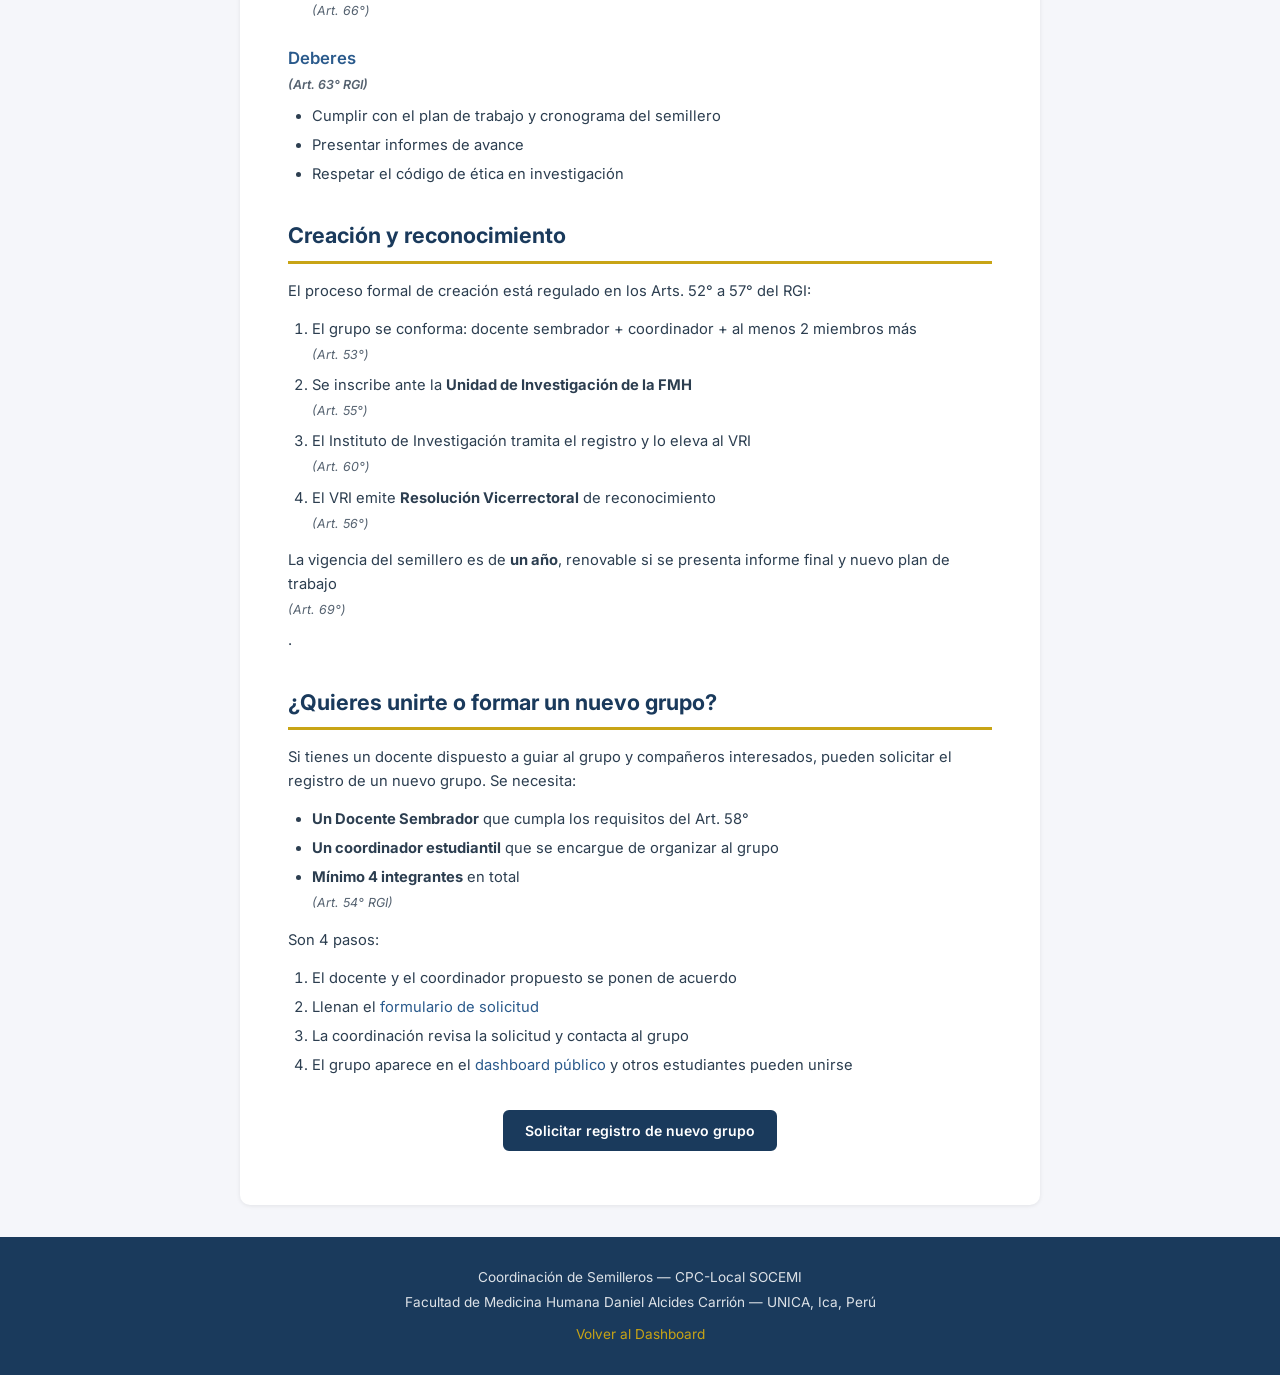
==== commit 1ff4883e: "fix: normativa solo UNICA, corregir ciclos fallback, quitar SOCEMI - Reescribir normativa.html: solo" ====
--- a/normativa.html
+++ b/normativa.html
@@ -37,25 +37,30 @@
 
         <h2>¿Qué es un semillero de investigación?</h2>
 
-        <p>Un semillero es un grupo de estudiantes que aprenden a investigar haciendo investigación real, con el respaldo de un docente. Es la forma más directa de formarse como investigador desde pregrado.</p>
+        <p>Un semillero es un grupo de estudiantes que aprenden a investigar haciendo investigación real, con el respaldo de un docente. Es la forma que tiene la UNICA de formar investigadores desde pregrado.</p>
 
-        <p>El Reglamento General de Investigación de la UNICA (RR N° 2928-R-UNICA-2021) establece que:</p>
+        <p>El Reglamento General de Investigación (RR N° 2928-R-UNICA-2021) dedica el <strong>Título IV completo (Arts. 51° a 71°)</strong> a los semilleros. Los puntos clave:</p>
 
         <ul>
-            <li>Cada grupo tiene entre <strong>4 y 20 integrantes</strong> <span class="art-ref">(Art. 54°)</span></li>
-            <li>La Universidad reconoce y promueve los semilleros como parte de su política de investigación <span class="art-ref">(Arts. 51°-54°)</span></li>
-            <li>Todo semillero necesita al menos un <strong>Docente Sembrador</strong> que supervise y evalúe al grupo <span class="art-ref">(Art. 58°)</span></li>
+            <li>Cada semillero tiene entre <strong>4 y 20 integrantes</strong> <span class="art-ref">(Art. 54°)</span></li>
+            <li>Todo semillero necesita un <strong>Docente Sembrador</strong>, un <strong>coordinador estudiantil</strong> y miembros <span class="art-ref">(Art. 53°)</span></li>
+            <li>Se inscriben ante la <strong>Unidad de Investigación de la Facultad</strong> <span class="art-ref">(Art. 55°)</span></li>
+            <li>El reconocimiento formal lo otorga el <strong>VRI mediante Resolución Vicerrectoral</strong> <span class="art-ref">(Art. 56°)</span></li>
+            <li>Cada estudiante puede pertenecer a <strong>un solo semillero</strong> a la vez <span class="art-ref">(Art. 54°)</span></li>
         </ul>
+
+        <p>La base legal viene del Art. 61° del Reglamento General de la UNICA (RR N° 027-R-UNICA-2021), que define los semilleros como figura institucional. Y el Art. 68° ordena al Instituto de Investigación promover activamente su creación en cada programa académico.</p>
 
         <h2>Docente Sembrador</h2>
 
         <p>Sin Docente Sembrador no hay semillero. Es el docente que firma los trabajos del grupo, supervisa los proyectos y evalúa los avances.</p>
 
-        <h3>Funciones</h3>
+        <h3>Funciones <span class="art-ref">(Art. 64° RGI)</span></h3>
         <ul>
             <li>Firma y respalda los trabajos de investigación del grupo</li>
             <li>Ayuda a armar los proyectos: desde la pregunta de investigación hasta el análisis</li>
-            <li>Evalúa avances de forma periódica (semanal o mensual, según su disponibilidad)</li>
+            <li>Evalúa avances de forma periódica</li>
+            <li>Orienta a los integrantes en metodología y ética de investigación</li>
         </ul>
 
         <h3>Requisitos <span class="art-ref">(Art. 58° RGI)</span></h3>
@@ -65,57 +70,52 @@
             <li>Tener al menos <strong>1 publicación en libros de resúmenes</strong> y <strong>2 o más asesorías de tesis de pregrado</strong></li>
         </ul>
 
-        <h2>Gobernanza del semillero</h2>
+        <h2>Derechos y deberes de los integrantes</h2>
 
-        <p>El semillero tiene dos líneas de autoridad que trabajan juntas pero son independientes:</p>
+        <h3>Derechos <span class="art-ref">(Art. 62° RGI)</span></h3>
+        <ul>
+            <li>Recibir reconocimiento institucional por su participación</li>
+            <li>Publicar los resultados de sus investigaciones</li>
+            <li>No ser desvinculado del semillero sin justificación</li>
+            <li>Acceder a los estímulos previstos (cursos, materiales, membresías, resolución VRI) <span class="art-ref">(Art. 66°)</span></li>
+        </ul>
 
-        <div class="diagram-dual">
-            <div class="diagram-box-unica">
-                <h4>Plano Académico — UNICA</h4>
-                <ul>
-                    <li><strong>Docente Sembrador:</strong> firma, supervisa y evalúa los proyectos</li>
-                    <li><strong>Unidad de Investigación FMH:</strong> tramita el reconocimiento ante el VRI</li>
-                    <li>Cubre lo académico y el reconocimiento institucional</li>
-                </ul>
-            </div>
-            <div class="diagram-box-socemi">
-                <h4>Plano Asociativo — SOCEMI</h4>
-                <ul>
-                    <li><strong>Coordinador Principal CPC-Local:</strong> diseña el modelo, supervisa los grupos y coordina con SOCIMEP</li>
-                    <li><strong>Coordinadores estudiantiles:</strong> organizan el día a día de cada grupo</li>
-                    <li>Cubre la organización y la ejecución de actividades</li>
-                </ul>
-            </div>
-        </div>
+        <h3>Deberes <span class="art-ref">(Art. 63° RGI)</span></h3>
+        <ul>
+            <li>Cumplir con el plan de trabajo y cronograma del semillero</li>
+            <li>Presentar informes de avance</li>
+            <li>Respetar el código de ética en investigación</li>
+        </ul>
 
-        <p>En resumen: el docente pone la firma y la supervisión académica; los estudiantes organizan todo lo demás. Así se mantiene el rigor sin depender de que una sola persona haga todo.</p>
+        <h2>Creación y reconocimiento</h2>
 
-        <h2>Reconocimiento institucional</h2>
+        <p>El proceso formal de creación está regulado en los Arts. 52° a 57° del RGI:</p>
 
-        <p>El semillero está en trámite de reconocimiento formal ante el <strong>Vicerrectorado de Investigación (VRI)</strong> de la UNICA. Esto se respalda en:</p>
+        <ol>
+            <li>El grupo se conforma: docente sembrador + coordinador + al menos 2 miembros más <span class="art-ref">(Art. 53°)</span></li>
+            <li>Se inscribe ante la <strong>Unidad de Investigación de la FMH</strong> <span class="art-ref">(Art. 55°)</span></li>
+            <li>El Instituto de Investigación tramita el registro y lo eleva al VRI <span class="art-ref">(Art. 60°)</span></li>
+            <li>El VRI emite <strong>Resolución Vicerrectoral</strong> de reconocimiento <span class="art-ref">(Art. 56°)</span></li>
+        </ol>
+
+        <p>La vigencia del semillero es de <strong>un año</strong>, renovable si se presenta informe final y nuevo plan de trabajo <span class="art-ref">(Art. 69°)</span>.</p>
+
+        <h2>¿Quieres unirte o formar un nuevo grupo?</h2>
+
+        <p>Si tienes un docente dispuesto a guiar al grupo y compañeros interesados, pueden solicitar el registro de un nuevo grupo. Se necesita:</p>
 
         <ul>
-            <li>El <strong>Plan Estratégico Institucional 2026-2030</strong>, que incluye la creación de semilleros como prioridad de la universidad</li>
-            <li>El <strong>Reglamento General</strong> (RR N° 027-R-UNICA-2021), Arts. 61° y 68°, que mandatan la promoción de semilleros de investigación</li>
-            <li>La cadena asociativa <strong>SOCEMI → SOCIMEP → FELSOCEM → IFMSA-Perú</strong>, que conecta sociedades científicas estudiantiles desde lo local hasta lo internacional</li>
-        </ul>
-
-        <h2>¿Cómo formar un nuevo grupo?</h2>
-
-        <p>Cualquier estudiante o docente de la FMH-DAC puede proponer un nuevo grupo. Se necesita:</p>
-
-        <ul>
-            <li><strong>Un Docente Sembrador</strong> que cumpla los requisitos del Art. 58° y quiera guiar al grupo</li>
+            <li><strong>Un Docente Sembrador</strong> que cumpla los requisitos del Art. 58°</li>
             <li><strong>Un coordinador estudiantil</strong> que se encargue de organizar al grupo</li>
-            <li><strong>Mínimo 4 integrantes</strong> (incluyendo al coordinador) <span class="art-ref">(Art. 54° RGI)</span></li>
+            <li><strong>Mínimo 4 integrantes</strong> en total <span class="art-ref">(Art. 54° RGI)</span></li>
         </ul>
 
         <p>Son 4 pasos:</p>
 
         <ol>
             <li>El docente y el coordinador propuesto se ponen de acuerdo</li>
-            <li>Llenan el <a href="" id="link-form-nuevo" rel="noopener noreferrer">formulario de solicitud de nuevo grupo</a></li>
-            <li>La Coordinación de Semilleros revisa la solicitud y la registra públicamente</li>
+            <li>Llenan el <a href="" id="link-form-nuevo" rel="noopener noreferrer">formulario de solicitud</a></li>
+            <li>La coordinación revisa la solicitud y contacta al grupo</li>
             <li>El grupo aparece en el <a href="index.html">dashboard público</a> y otros estudiantes pueden unirse</li>
         </ol>
 
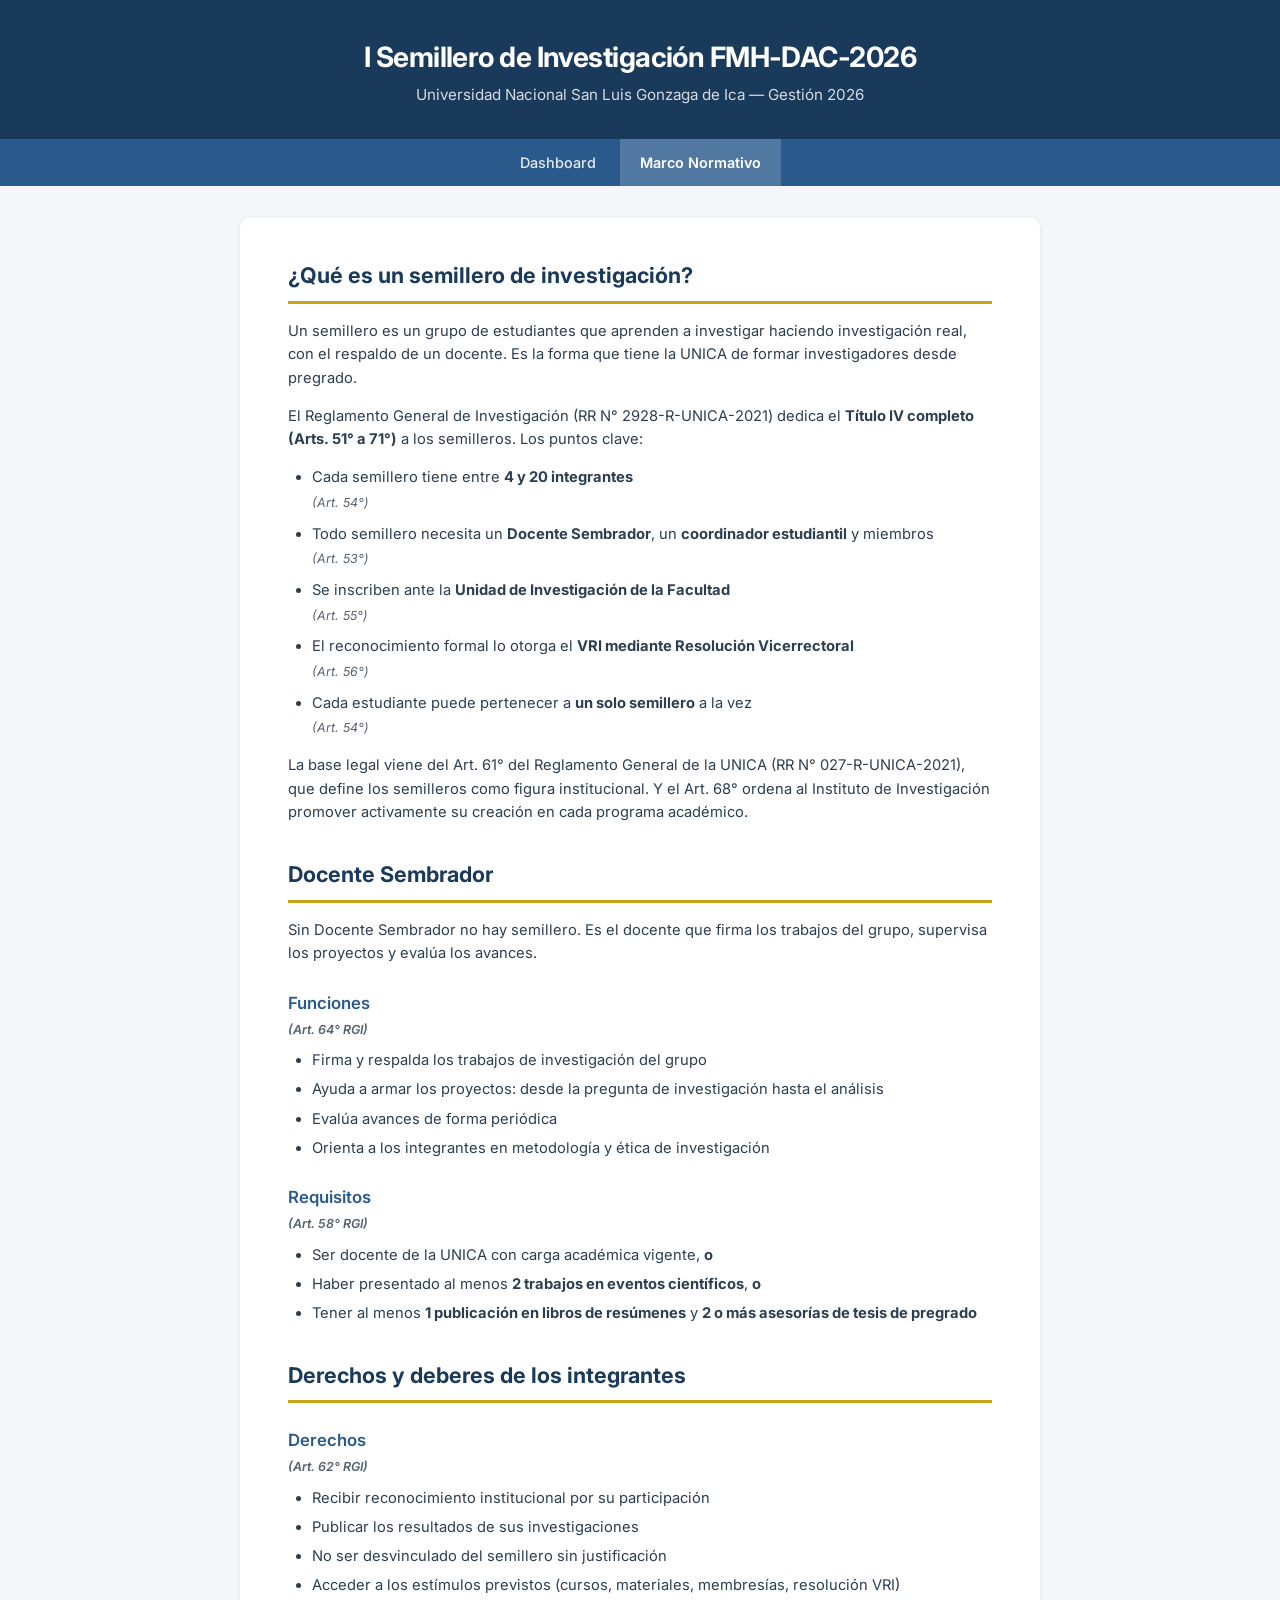
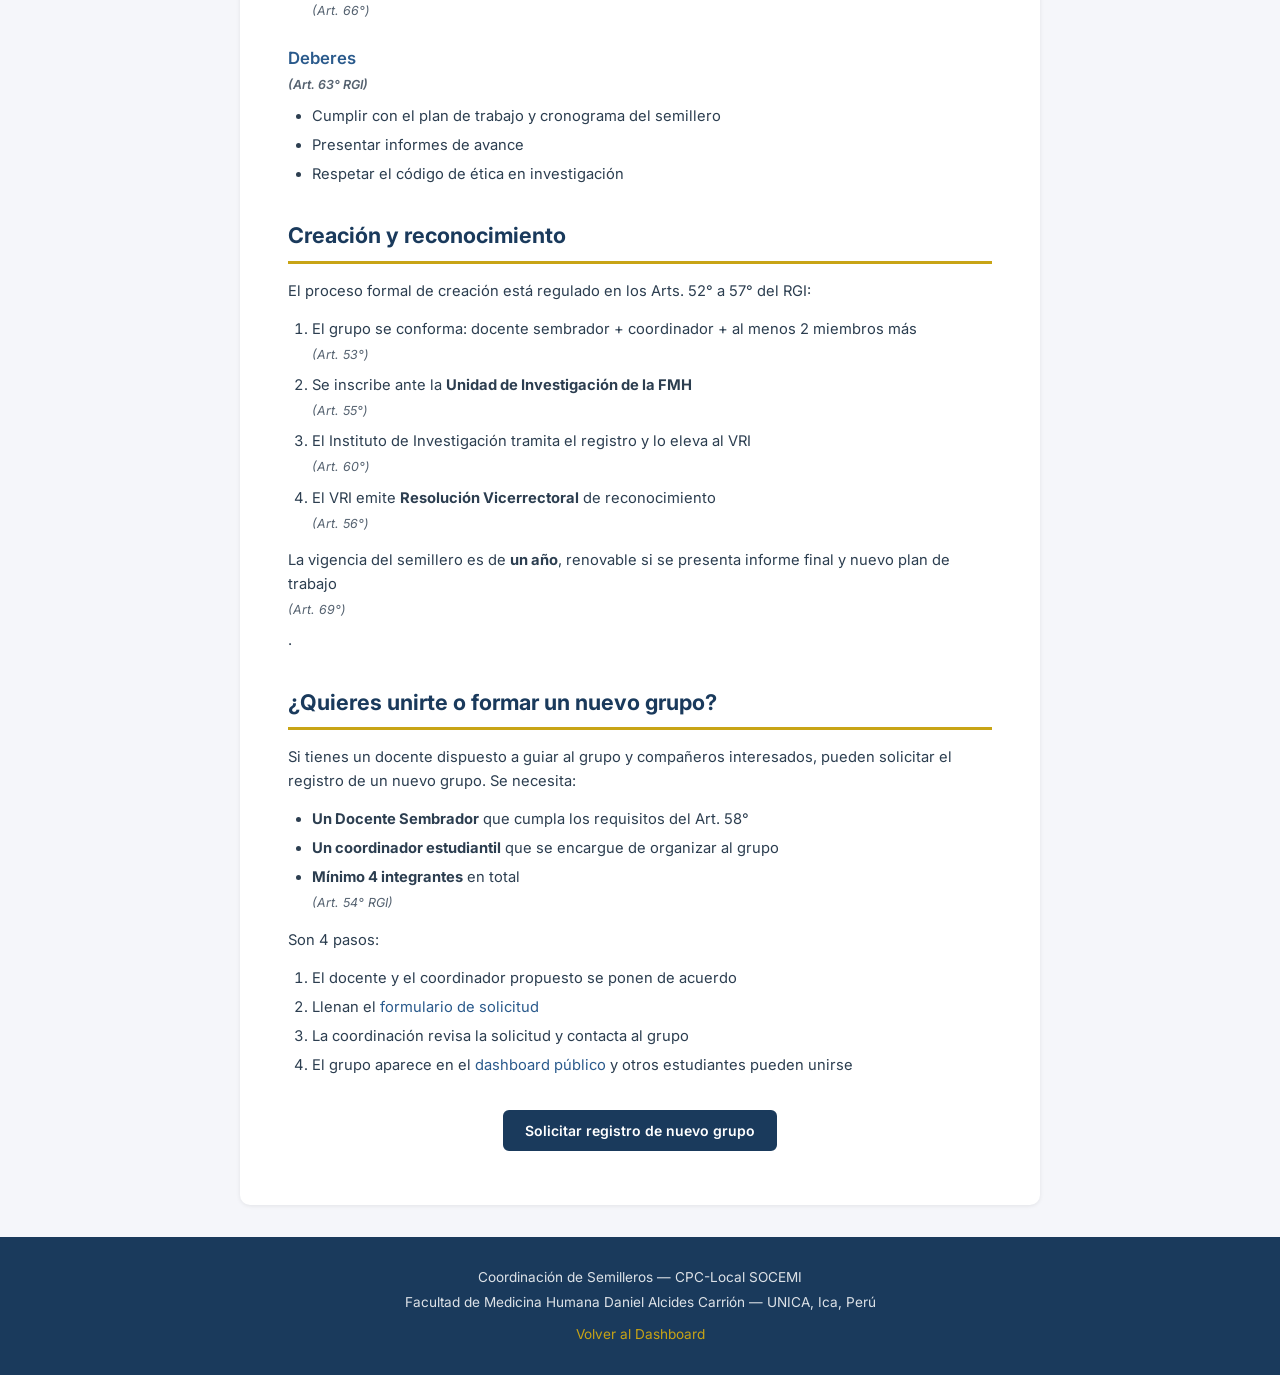
==== commit 92ef9059: "fix: rename to FMH-DAC-2026, remove G004 coordinator - Title updated: "I Semillero de Investigación " ====
--- a/normativa.html
+++ b/normativa.html
@@ -3,8 +3,8 @@
 <head>
     <meta charset="UTF-8">
     <meta name="viewport" content="width=device-width, initial-scale=1.0">
-    <title>Marco Normativo — Semilleros FMH-DAC-SOCEMI</title>
-    <meta name="description" content="Marco normativo y gobernanza del semillero de investigación FMH-DAC-SOCEMI, UNICA.">
+    <title>Marco Normativo — Semilleros FMH-DAC-2026</title>
+    <meta name="description" content="Marco normativo y gobernanza del semillero de investigación FMH-DAC-2026, UNICA.">
     <meta name="theme-color" content="#1a3a5c">
     <meta name="robots" content="index, follow">
     <link rel="icon" href="data:image/svg+xml,<svg xmlns='http://www.w3.org/2000/svg' viewBox='0 0 100 100'><text y='.9em' font-size='90'>🔬</text></svg>">
@@ -23,7 +23,7 @@
 <body>
 
 <header class="site-header">
-    <h1>I Semillero de Investigación FMH-DAC-SOCEMI</h1>
+    <h1>I Semillero de Investigación FMH-DAC-2026</h1>
     <p class="subtitle">Universidad Nacional San Luis Gonzaga de Ica — Gestión 2026</p>
 </header>
 
